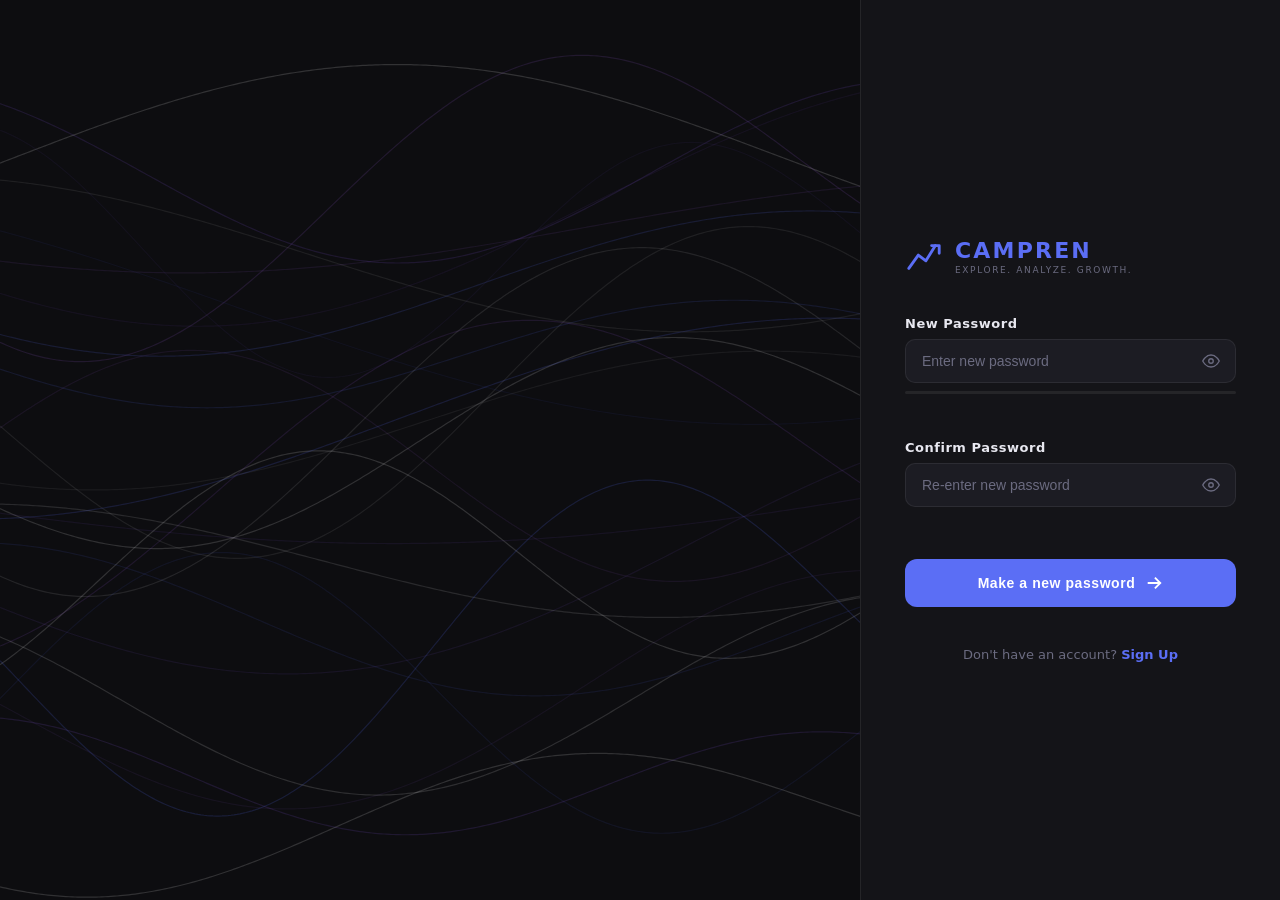
==== tubes/frontend/Resetpw/index.html @ 98ed9f27 "add regis and resetpw" ====
<!DOCTYPE html>
<html lang="en">
<head>
  <meta charset="UTF-8" />
  <meta name="viewport" content="width=device-width, initial-scale=1.0"/>
  <title>Campren – Reset Password</title>
  <link rel="stylesheet" href="style.css" />
</head>
<body>

  <!-- Animated background canvas -->
  <canvas id="waveCanvas"></canvas>

  <!-- Right panel -->
  <div class="panel">
    <div class="logo">
      <svg class="logo-icon" viewBox="0 0 40 40" fill="none" xmlns="http://www.w3.org/2000/svg">
        <polyline points="4,32 14,18 22,24 32,8" stroke="#5b6ef5" stroke-width="3" stroke-linecap="round" stroke-linejoin="round"/>
        <polyline points="28,8 36,8 36,16" stroke="#5b6ef5" stroke-width="3" stroke-linecap="round" stroke-linejoin="round"/>
      </svg>
      <div class="logo-text">
        <span class="logo-name">CAMPREN</span>
        <span class="logo-tagline">EXPLORE. ANALYZE. GROWTH.</span>
      </div>
    </div>

    <div class="form-wrapper">
      <div class="field">
        <label for="newPassword">New Password</label>
        <div class="input-wrapper">
          <input type="password" id="newPassword" placeholder="Enter new password" autocomplete="new-password" />
          <button class="toggle-eye" data-target="newPassword" tabindex="-1" aria-label="Toggle visibility">
            <svg class="eye-icon" viewBox="0 0 24 24" fill="none" stroke="currentColor" stroke-width="1.8">
              <path d="M1 12s4-8 11-8 11 8 11 8-4 8-11 8-11-8-11-8z"/>
              <circle cx="12" cy="12" r="3"/>
            </svg>
          </button>
        </div>
        <div class="strength-bar"><div class="strength-fill" id="strengthFill"></div></div>
        <span class="strength-label" id="strengthLabel"></span>
      </div>

      <div class="field">
        <label for="confirmPassword">Confirm Password</label>
        <div class="input-wrapper">
          <input type="password" id="confirmPassword" placeholder="Re-enter new password" autocomplete="new-password" />
          <button class="toggle-eye" data-target="confirmPassword" tabindex="-1" aria-label="Toggle visibility">
            <svg class="eye-icon" viewBox="0 0 24 24" fill="none" stroke="currentColor" stroke-width="1.8">
              <path d="M1 12s4-8 11-8 11 8 11 8-4 8-11 8-11-8-11-8z"/>
              <circle cx="12" cy="12" r="3"/>
            </svg>
          </button>
        </div>
        <span class="match-label" id="matchLabel"></span>
      </div>

      <button class="submit-btn" id="submitBtn">
        <span class="btn-text">Make a new password</span>
        <svg class="btn-arrow" viewBox="0 0 20 20" fill="none" stroke="currentColor" stroke-width="2">
          <line x1="3" y1="10" x2="17" y2="10"/>
          <polyline points="11,4 17,10 11,16"/>
        </svg>
      </button>
    </div>

    <p class="signup-link">Don't have an account? <a href="#">Sign Up</a></p>
  </div>

  <script src="script.js"></script>
</body>
</html>
---- tubes/frontend/Resetpw/style.css ----
/* ─── Variables ─────────────────────────────────────────────── */
:root {
  --bg:        #0d0d10;
  --panel-bg:  #141418;
  --border:    rgba(255,255,255,.07);
  --accent:    #5b6ef5;
  --accent-h:  #7b8cff;
  --text:      #e8e8f0;
  --muted:     #6b6b80;
  --input-bg:  #1c1c23;
  --danger:    #f05b5b;
  --success:   #4fdc9a;
  --warn:      #f0b85b;
  --radius:    14px;
  --panel-w:   420px;
}

/* ─── Reset ─────────────────────────────────────────────────── */
*, *::before, *::after { box-sizing: border-box; margin: 0; padding: 0; }

body {
  font-family: 'Segoe UI', system-ui, sans-serif;
  background: var(--bg);
  color: var(--text);
  min-height: 100vh;
  display: flex;
  align-items: center;
  justify-content: flex-end;
  overflow: hidden;
}

/* ─── Canvas background ─────────────────────────────────────── */
#waveCanvas {
  position: fixed;
  inset: 0;
  width: 100%;
  height: 100%;
  pointer-events: none;
  z-index: 0;
}

/* ─── Panel ─────────────────────────────────────────────────── */
.panel {
  position: relative;
  z-index: 10;
  width: var(--panel-w);
  min-height: 100vh;
  background: var(--panel-bg);
  border-left: 1px solid var(--border);
  display: flex;
  flex-direction: column;
  align-items: center;
  justify-content: center;
  padding: 48px 44px;
  gap: 40px;
  animation: slideIn .6s cubic-bezier(.16,1,.3,1) both;
}

@keyframes slideIn {
  from { opacity: 0; transform: translateX(40px); }
  to   { opacity: 1; transform: translateX(0); }
}

/* ─── Logo ──────────────────────────────────────────────────── */
.logo {
  display: flex;
  align-items: center;
  gap: 12px;
  align-self: flex-start;
  animation: fadeUp .5s .1s both;
}

.logo-icon {
  width: 38px;
  height: 38px;
  flex-shrink: 0;
}

.logo-text {
  display: flex;
  flex-direction: column;
}

.logo-name {
  font-size: 22px;
  font-weight: 800;
  letter-spacing: .1em;
  color: var(--accent);
  line-height: 1;
}

.logo-tagline {
  font-size: 9px;
  letter-spacing: .18em;
  color: var(--muted);
  margin-top: 3px;
}

/* ─── Form ───────────────────────────────────────────────────── */
.form-wrapper {
  width: 100%;
  display: flex;
  flex-direction: column;
  gap: 24px;
}

.field {
  display: flex;
  flex-direction: column;
  gap: 8px;
  animation: fadeUp .5s both;
}

.field:nth-child(1) { animation-delay: .15s; }
.field:nth-child(2) { animation-delay: .22s; }

label {
  font-size: 13px;
  font-weight: 600;
  letter-spacing: .04em;
  color: var(--text);
}

/* ─── Input wrapper ─────────────────────────────────────────── */
.input-wrapper {
  position: relative;
  display: flex;
  align-items: center;
}

input[type="password"],
input[type="text"] {
  width: 100%;
  background: var(--input-bg);
  border: 1px solid var(--border);
  border-radius: 10px;
  color: var(--text);
  font-size: 14px;
  padding: 13px 44px 13px 16px;
  outline: none;
  transition: border-color .2s, box-shadow .2s;
}

input::placeholder { color: var(--muted); }

input:focus {
  border-color: var(--accent);
  box-shadow: 0 0 0 3px rgba(91,110,245,.18);
}

/* eye toggle */
.toggle-eye {
  position: absolute;
  right: 12px;
  background: none;
  border: none;
  cursor: pointer;
  color: var(--muted);
  display: flex;
  align-items: center;
  padding: 4px;
  transition: color .2s;
}
.toggle-eye:hover { color: var(--text); }
.eye-icon { width: 18px; height: 18px; }

/* ─── Strength bar ───────────────────────────────────────────── */
.strength-bar {
  height: 3px;
  border-radius: 99px;
  background: rgba(255,255,255,.07);
  overflow: hidden;
}

.strength-fill {
  height: 100%;
  width: 0%;
  border-radius: 99px;
  background: var(--danger);
  transition: width .35s, background .35s;
}

.strength-label {
  font-size: 11px;
  color: var(--muted);
  min-height: 14px;
  transition: color .2s;
}

/* ─── Match label ────────────────────────────────────────────── */
.match-label {
  font-size: 11px;
  min-height: 14px;
  transition: color .2s;
}

/* ─── Submit button ─────────────────────────────────────────── */
.submit-btn {
  margin-top: 6px;
  width: 100%;
  padding: 15px 24px;
  background: var(--accent);
  color: #fff;
  font-size: 14px;
  font-weight: 700;
  letter-spacing: .04em;
  border: none;
  border-radius: 12px;
  cursor: pointer;
  display: flex;
  align-items: center;
  justify-content: center;
  gap: 10px;
  position: relative;
  overflow: hidden;
  transition: background .2s, transform .15s, box-shadow .2s;
  animation: fadeUp .5s .28s both;
}

.submit-btn::before {
  content: '';
  position: absolute;
  inset: 0;
  background: linear-gradient(120deg, transparent 40%, rgba(255,255,255,.12) 60%, transparent 70%);
  transform: translateX(-100%);
  transition: transform .55s;
}

.submit-btn:hover::before { transform: translateX(100%); }

.submit-btn:hover {
  background: var(--accent-h);
  box-shadow: 0 4px 24px rgba(91,110,245,.4);
  transform: translateY(-1px);
}

.submit-btn:active { transform: translateY(0); }

.btn-arrow {
  width: 18px;
  height: 18px;
  flex-shrink: 0;
  transition: transform .2s;
}

.submit-btn:hover .btn-arrow { transform: translateX(3px); }

/* ─── Sign up link ───────────────────────────────────────────── */
.signup-link {
  font-size: 13px;
  color: var(--muted);
  animation: fadeUp .5s .34s both;
}

.signup-link a {
  color: var(--accent);
  text-decoration: none;
  font-weight: 600;
  transition: color .2s;
}

.signup-link a:hover { color: var(--accent-h); }

/* ─── Keyframes ──────────────────────────────────────────────── */
@keyframes fadeUp {
  from { opacity: 0; transform: translateY(16px); }
  to   { opacity: 1; transform: translateY(0); }
}

/* ─── Responsive ─────────────────────────────────────────────── */
@media (max-width: 520px) {
  :root { --panel-w: 100vw; }
  .panel {
    border-left: none;
    min-height: 100svh;
    padding: 40px 28px;
  }
}
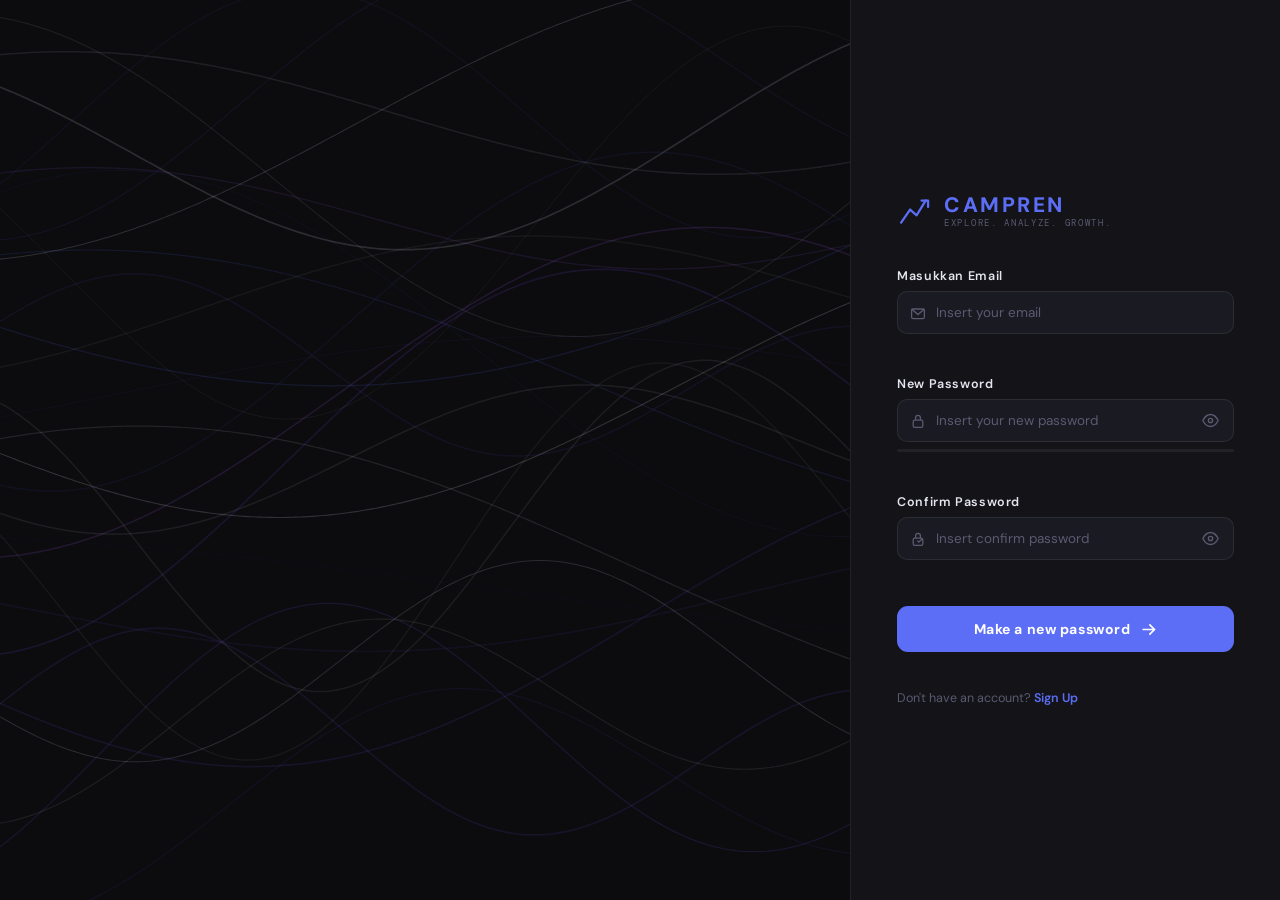
==== commit b9e70a47: "edit regis and reset pw" ====
--- a/tubes/frontend/Resetpw/index.html
+++ b/tubes/frontend/Resetpw/index.html
@@ -1,22 +1,24 @@
 <!DOCTYPE html>
-<html lang="en">
+<html lang="id">
 <head>
   <meta charset="UTF-8" />
   <meta name="viewport" content="width=device-width, initial-scale=1.0"/>
   <title>Campren – Reset Password</title>
+  <link rel="preconnect" href="https://fonts.googleapis.com">
+  <link href="https://fonts.googleapis.com/css2?family=DM+Sans:wght@400;500;600;700&family=DM+Mono:wght@400;500&display=swap" rel="stylesheet">
   <link rel="stylesheet" href="style.css" />
 </head>
 <body>
 
-  <!-- Animated background canvas -->
   <canvas id="waveCanvas"></canvas>
 
-  <!-- Right panel -->
   <div class="panel">
+
+    <!-- Logo -->
     <div class="logo">
-      <svg class="logo-icon" viewBox="0 0 40 40" fill="none" xmlns="http://www.w3.org/2000/svg">
-        <polyline points="4,32 14,18 22,24 32,8" stroke="#5b6ef5" stroke-width="3" stroke-linecap="round" stroke-linejoin="round"/>
-        <polyline points="28,8 36,8 36,16" stroke="#5b6ef5" stroke-width="3" stroke-linecap="round" stroke-linejoin="round"/>
+      <svg class="logo-icon" viewBox="0 0 44 44" fill="none" xmlns="http://www.w3.org/2000/svg">
+        <polyline points="5,35 16,19 24,26 35,8" stroke="#5b6ef5" stroke-width="2.8" stroke-linecap="round" stroke-linejoin="round"/>
+        <polyline points="30,8 38,8 38,16"        stroke="#5b6ef5" stroke-width="2.8" stroke-linecap="round" stroke-linejoin="round"/>
       </svg>
       <div class="logo-text">
         <span class="logo-name">CAMPREN</span>
@@ -24,48 +26,74 @@
       </div>
     </div>
 
+    <!-- Form -->
     <div class="form-wrapper">
-      <div class="field">
+
+      <!-- Email -->
+      <div class="field" style="--delay:.12s">
+        <label for="emailInput">Masukkan Email</label>
+        <div class="input-wrapper">
+          <svg class="input-icon" viewBox="0 0 20 20" fill="none" stroke="currentColor" stroke-width="1.6">
+            <rect x="2" y="5" width="16" height="12" rx="2"/>
+            <polyline points="2,5 10,12 18,5"/>
+          </svg>
+          <input type="email" id="emailInput" placeholder="Insert your email" autocomplete="email"/>
+        </div>
+        <span class="field-hint" id="emailHint"></span>
+      </div>
+
+      <!-- New Password -->
+      <div class="field" style="--delay:.20s">
         <label for="newPassword">New Password</label>
         <div class="input-wrapper">
-          <input type="password" id="newPassword" placeholder="Enter new password" autocomplete="new-password" />
-          <button class="toggle-eye" data-target="newPassword" tabindex="-1" aria-label="Toggle visibility">
-            <svg class="eye-icon" viewBox="0 0 24 24" fill="none" stroke="currentColor" stroke-width="1.8">
-              <path d="M1 12s4-8 11-8 11 8 11 8-4 8-11 8-11-8-11-8z"/>
-              <circle cx="12" cy="12" r="3"/>
+          <svg class="input-icon" viewBox="0 0 20 20" fill="none" stroke="currentColor" stroke-width="1.6">
+            <rect x="4" y="9" width="12" height="9" rx="2"/>
+            <path d="M7 9V6a3 3 0 0 1 6 0v3"/>
+          </svg>
+          <input type="password" id="newPassword" placeholder="Insert your new password" autocomplete="new-password"/>
+          <button class="eye-btn" data-target="newPassword" tabindex="-1" aria-label="Toggle password">
+            <svg viewBox="0 0 20 20" fill="none" stroke="currentColor" stroke-width="1.6" class="eye-icon">
+              <path d="M1 10s3.5-7 9-7 9 7 9 7-3.5 7-9 7-9-7-9-7z"/>
+              <circle cx="10" cy="10" r="2.5"/>
             </svg>
           </button>
         </div>
-        <div class="strength-bar"><div class="strength-fill" id="strengthFill"></div></div>
-        <span class="strength-label" id="strengthLabel"></span>
+        <div class="strength-track"><div class="strength-bar" id="strengthBar"></div></div>
+        <span class="strength-text" id="strengthText"></span>
       </div>
 
-      <div class="field">
+      <!-- Confirm Password -->
+      <div class="field" style="--delay:.28s">
         <label for="confirmPassword">Confirm Password</label>
         <div class="input-wrapper">
-          <input type="password" id="confirmPassword" placeholder="Re-enter new password" autocomplete="new-password" />
-          <button class="toggle-eye" data-target="confirmPassword" tabindex="-1" aria-label="Toggle visibility">
-            <svg class="eye-icon" viewBox="0 0 24 24" fill="none" stroke="currentColor" stroke-width="1.8">
-              <path d="M1 12s4-8 11-8 11 8 11 8-4 8-11 8-11-8-11-8z"/>
-              <circle cx="12" cy="12" r="3"/>
+          <svg class="input-icon" viewBox="0 0 20 20" fill="none" stroke="currentColor" stroke-width="1.6">
+            <path d="M9 12l2 2 4-4"/>
+            <rect x="4" y="9" width="12" height="9" rx="2"/>
+            <path d="M7 9V6a3 3 0 0 1 6 0v3"/>
+          </svg>
+          <input type="password" id="confirmPassword" placeholder="Insert confirm password" autocomplete="new-password"/>
+          <button class="eye-btn" data-target="confirmPassword" tabindex="-1" aria-label="Toggle confirm">
+            <svg viewBox="0 0 20 20" fill="none" stroke="currentColor" stroke-width="1.6" class="eye-icon">
+              <path d="M1 10s3.5-7 9-7 9 7 9 7-3.5 7-9 7-9-7-9-7z"/>
+              <circle cx="10" cy="10" r="2.5"/>
             </svg>
           </button>
         </div>
-        <span class="match-label" id="matchLabel"></span>
+        <span class="match-text" id="matchText"></span>
       </div>
 
-      <button class="submit-btn" id="submitBtn">
-        <span class="btn-text">Make a new password</span>
-        <svg class="btn-arrow" viewBox="0 0 20 20" fill="none" stroke="currentColor" stroke-width="2">
+      <!-- Submit -->
+      <button class="submit-btn" id="submitBtn" style="--delay:.36s">
+        <span class="btn-label">Make a new password</span>
+        <svg class="btn-ico" viewBox="0 0 20 20" fill="none" stroke="currentColor" stroke-width="2">
           <line x1="3" y1="10" x2="17" y2="10"/>
           <polyline points="11,4 17,10 11,16"/>
         </svg>
       </button>
     </div>
 
-    <p class="signup-link">Don't have an account? <a href="#">Sign Up</a></p>
+    <p class="footer-link">Don't have an account? <a href="#">Sign Up</a></p>
   </div>
 
   <script src="script.js"></script>
-</body>
-</html>+</body>
--- a/tubes/frontend/Resetpw/style.css
+++ b/tubes/frontend/Resetpw/style.css
@@ -1,25 +1,26 @@
-/* ─── Variables ─────────────────────────────────────────────── */
+/* ── Variables ──────────────────────────────────────────────── */
 :root {
-  --bg:        #0d0d10;
-  --panel-bg:  #141418;
-  --border:    rgba(255,255,255,.07);
-  --accent:    #5b6ef5;
-  --accent-h:  #7b8cff;
-  --text:      #e8e8f0;
-  --muted:     #6b6b80;
-  --input-bg:  #1c1c23;
-  --danger:    #f05b5b;
-  --success:   #4fdc9a;
-  --warn:      #f0b85b;
-  --radius:    14px;
-  --panel-w:   420px;
-}
-
-/* ─── Reset ─────────────────────────────────────────────────── */
-*, *::before, *::after { box-sizing: border-box; margin: 0; padding: 0; }
+  --bg:         #0c0c0f;
+  --panel-bg:   #131318;
+  --panel-bd:   rgba(255,255,255,.06);
+  --accent:     #5b6ef5;
+  --accent-h:   #7b8cff;
+  --text:       #e5e5f0;
+  --muted:      #5a5a72;
+  --input-bg:   #1a1a22;
+  --input-bd:   rgba(255,255,255,.08);
+  --red:        #f05b5b;
+  --amber:      #f0a85b;
+  --green:      #4fdc9a;
+  --r:          13px;
+  --panel-w:    430px;
+}
+
+/* ── Reset ──────────────────────────────────────────────────── */
+*,*::before,*::after{box-sizing:border-box;margin:0;padding:0}
 
 body {
-  font-family: 'Segoe UI', system-ui, sans-serif;
+  font-family: 'DM Sans', system-ui, sans-serif;
   background: var(--bg);
   color: var(--text);
   min-height: 100vh;
@@ -29,7 +30,7 @@
   overflow: hidden;
 }
 
-/* ─── Canvas background ─────────────────────────────────────── */
+/* ── Canvas ─────────────────────────────────────────────────── */
 #waveCanvas {
   position: fixed;
   inset: 0;
@@ -39,119 +40,127 @@
   z-index: 0;
 }
 
-/* ─── Panel ─────────────────────────────────────────────────── */
+/* ── Panel ──────────────────────────────────────────────────── */
 .panel {
   position: relative;
   z-index: 10;
   width: var(--panel-w);
   min-height: 100vh;
   background: var(--panel-bg);
-  border-left: 1px solid var(--border);
-  display: flex;
-  flex-direction: column;
-  align-items: center;
+  border-left: 1px solid var(--panel-bd);
+  display: flex;
+  flex-direction: column;
+  align-items: flex-start;
   justify-content: center;
-  padding: 48px 44px;
-  gap: 40px;
-  animation: slideIn .6s cubic-bezier(.16,1,.3,1) both;
-}
-
-@keyframes slideIn {
-  from { opacity: 0; transform: translateX(40px); }
-  to   { opacity: 1; transform: translateX(0); }
-}
-
-/* ─── Logo ──────────────────────────────────────────────────── */
+  padding: 52px 46px;
+  gap: 38px;
+  animation: panelIn .65s cubic-bezier(.16,1,.3,1) both;
+}
+
+@keyframes panelIn {
+  from { opacity:0; transform:translateX(36px); }
+  to   { opacity:1; transform:translateX(0); }
+}
+
+/* ── Logo ───────────────────────────────────────────────────── */
 .logo {
   display: flex;
   align-items: center;
-  gap: 12px;
-  align-self: flex-start;
-  animation: fadeUp .5s .1s both;
-}
-
-.logo-icon {
-  width: 38px;
-  height: 38px;
-  flex-shrink: 0;
-}
+  gap: 11px;
+  animation: up .5s .06s both;
+}
+
+.logo-icon { width:36px; height:36px; flex-shrink:0; }
 
 .logo-text {
   display: flex;
   flex-direction: column;
+  gap: 2px;
 }
 
 .logo-name {
-  font-size: 22px;
+  font-size: 21px;
   font-weight: 800;
-  letter-spacing: .1em;
+  letter-spacing: .12em;
   color: var(--accent);
   line-height: 1;
 }
 
 .logo-tagline {
-  font-size: 9px;
-  letter-spacing: .18em;
-  color: var(--muted);
-  margin-top: 3px;
-}
-
-/* ─── Form ───────────────────────────────────────────────────── */
+  font-size: 8.5px;
+  letter-spacing: .2em;
+  color: var(--muted);
+  font-family: 'DM Mono', monospace;
+}
+
+/* ── Form wrapper ───────────────────────────────────────────── */
 .form-wrapper {
   width: 100%;
   display: flex;
   flex-direction: column;
-  gap: 24px;
-}
-
+  gap: 22px;
+}
+
+/* ── Field ──────────────────────────────────────────────────── */
 .field {
   display: flex;
   flex-direction: column;
-  gap: 8px;
-  animation: fadeUp .5s both;
-}
-
-.field:nth-child(1) { animation-delay: .15s; }
-.field:nth-child(2) { animation-delay: .22s; }
+  gap: 7px;
+  animation: up .5s var(--delay, .1s) both;
+}
 
 label {
-  font-size: 13px;
+  font-size: 12.5px;
   font-weight: 600;
-  letter-spacing: .04em;
+  letter-spacing: .05em;
   color: var(--text);
 }
 
-/* ─── Input wrapper ─────────────────────────────────────────── */
+/* ── Input wrapper ──────────────────────────────────────────── */
 .input-wrapper {
   position: relative;
   display: flex;
   align-items: center;
 }
 
-input[type="password"],
-input[type="text"] {
+.input-icon {
+  position: absolute;
+  left: 13px;
+  width: 16px;
+  height: 16px;
+  color: var(--muted);
+  pointer-events: none;
+  flex-shrink: 0;
+}
+
+input {
   width: 100%;
   background: var(--input-bg);
-  border: 1px solid var(--border);
+  border: 1px solid var(--input-bd);
   border-radius: 10px;
   color: var(--text);
-  font-size: 14px;
-  padding: 13px 44px 13px 16px;
+  font-family: 'DM Sans', sans-serif;
+  font-size: 13.5px;
+  padding: 12px 42px 12px 38px;
   outline: none;
-  transition: border-color .2s, box-shadow .2s;
+  transition: border-color .22s, box-shadow .22s;
 }
 
 input::placeholder { color: var(--muted); }
 
 input:focus {
   border-color: var(--accent);
-  box-shadow: 0 0 0 3px rgba(91,110,245,.18);
-}
-
-/* eye toggle */
-.toggle-eye {
+  box-shadow: 0 0 0 3px rgba(91,110,245,.16);
+}
+
+/* error / success state */
+input.err { border-color: var(--red)!important; box-shadow: 0 0 0 3px rgba(240,91,91,.14)!important; }
+input.ok  { border-color: var(--green)!important; }
+
+/* ── Eye button ─────────────────────────────────────────────── */
+.eye-btn {
   position: absolute;
-  right: 12px;
+  right: 11px;
   background: none;
   border: none;
   cursor: pointer;
@@ -161,51 +170,44 @@
   padding: 4px;
   transition: color .2s;
 }
-.toggle-eye:hover { color: var(--text); }
-.eye-icon { width: 18px; height: 18px; }
-
-/* ─── Strength bar ───────────────────────────────────────────── */
-.strength-bar {
+.eye-btn:hover { color: var(--text); }
+.eye-icon { width:17px; height:17px; }
+
+/* ── Strength ───────────────────────────────────────────────── */
+.strength-track {
   height: 3px;
   border-radius: 99px;
-  background: rgba(255,255,255,.07);
+  background: rgba(255,255,255,.06);
   overflow: hidden;
 }
 
-.strength-fill {
+.strength-bar {
   height: 100%;
   width: 0%;
   border-radius: 99px;
-  background: var(--danger);
-  transition: width .35s, background .35s;
-}
-
-.strength-label {
+  background: var(--red);
+  transition: width .35s ease, background .35s ease;
+}
+
+.strength-text, .match-text, .field-hint {
   font-size: 11px;
-  color: var(--muted);
-  min-height: 14px;
+  min-height: 13px;
   transition: color .2s;
-}
-
-/* ─── Match label ────────────────────────────────────────────── */
-.match-label {
-  font-size: 11px;
-  min-height: 14px;
-  transition: color .2s;
-}
-
-/* ─── Submit button ─────────────────────────────────────────── */
+  font-family: 'DM Mono', monospace;
+}
+
+/* ── Submit ─────────────────────────────────────────────────── */
 .submit-btn {
-  margin-top: 6px;
-  width: 100%;
-  padding: 15px 24px;
+  width: 100%;
+  padding: 14px 22px;
   background: var(--accent);
   color: #fff;
+  font-family: 'DM Sans', sans-serif;
   font-size: 14px;
   font-weight: 700;
   letter-spacing: .04em;
   border: none;
-  border-radius: 12px;
+  border-radius: 11px;
   cursor: pointer;
   display: flex;
   align-items: center;
@@ -213,66 +215,65 @@
   gap: 10px;
   position: relative;
   overflow: hidden;
-  transition: background .2s, transform .15s, box-shadow .2s;
-  animation: fadeUp .5s .28s both;
-}
-
-.submit-btn::before {
-  content: '';
-  position: absolute;
-  inset: 0;
-  background: linear-gradient(120deg, transparent 40%, rgba(255,255,255,.12) 60%, transparent 70%);
+  transition: background .22s, transform .15s, box-shadow .22s;
+  animation: up .5s var(--delay, .36s) both;
+  margin-top: 4px;
+}
+
+.submit-btn::after {
+  content:'';
+  position:absolute;
+  inset:0;
+  background: linear-gradient(110deg,transparent 35%,rgba(255,255,255,.13) 55%,transparent 65%);
   transform: translateX(-100%);
   transition: transform .55s;
 }
 
-.submit-btn:hover::before { transform: translateX(100%); }
+.submit-btn:hover::after { transform:translateX(100%); }
 
 .submit-btn:hover {
   background: var(--accent-h);
-  box-shadow: 0 4px 24px rgba(91,110,245,.4);
+  box-shadow: 0 6px 28px rgba(91,110,245,.38);
   transform: translateY(-1px);
 }
-
-.submit-btn:active { transform: translateY(0); }
-
-.btn-arrow {
-  width: 18px;
-  height: 18px;
-  flex-shrink: 0;
+.submit-btn:active { transform:translateY(0); }
+
+.btn-ico {
+  width:17px; height:17px; flex-shrink:0;
   transition: transform .2s;
 }
-
-.submit-btn:hover .btn-arrow { transform: translateX(3px); }
-
-/* ─── Sign up link ───────────────────────────────────────────── */
-.signup-link {
-  font-size: 13px;
-  color: var(--muted);
-  animation: fadeUp .5s .34s both;
-}
-
-.signup-link a {
+.submit-btn:hover .btn-ico { transform:translateX(3px); }
+
+/* ── Footer link ────────────────────────────────────────────── */
+.footer-link {
+  font-size: 12.5px;
+  color: var(--muted);
+  animation: up .5s .42s both;
+}
+.footer-link a {
   color: var(--accent);
+  font-weight: 600;
   text-decoration: none;
-  font-weight: 600;
   transition: color .2s;
 }
-
-.signup-link a:hover { color: var(--accent-h); }
-
-/* ─── Keyframes ──────────────────────────────────────────────── */
-@keyframes fadeUp {
-  from { opacity: 0; transform: translateY(16px); }
-  to   { opacity: 1; transform: translateY(0); }
-}
-
-/* ─── Responsive ─────────────────────────────────────────────── */
-@media (max-width: 520px) {
-  :root { --panel-w: 100vw; }
-  .panel {
-    border-left: none;
-    min-height: 100svh;
-    padding: 40px 28px;
-  }
+.footer-link a:hover { color: var(--accent-h); }
+
+/* ── Keyframes ──────────────────────────────────────────────── */
+@keyframes up {
+  from { opacity:0; transform:translateY(14px); }
+  to   { opacity:1; transform:translateY(0); }
+}
+
+@keyframes shake {
+  0%,100%{ transform:translateX(0); }
+  20%    { transform:translateX(-7px); }
+  40%    { transform:translateX(7px); }
+  60%    { transform:translateX(-4px); }
+  80%    { transform:translateX(4px); }
+}
+
+/* ── Responsive ─────────────────────────────────────────────── */
+@media(max-width:520px){
+  :root{ --panel-w:100vw; }
+  .panel{ border-left:none; padding:36px 24px; }
 }
